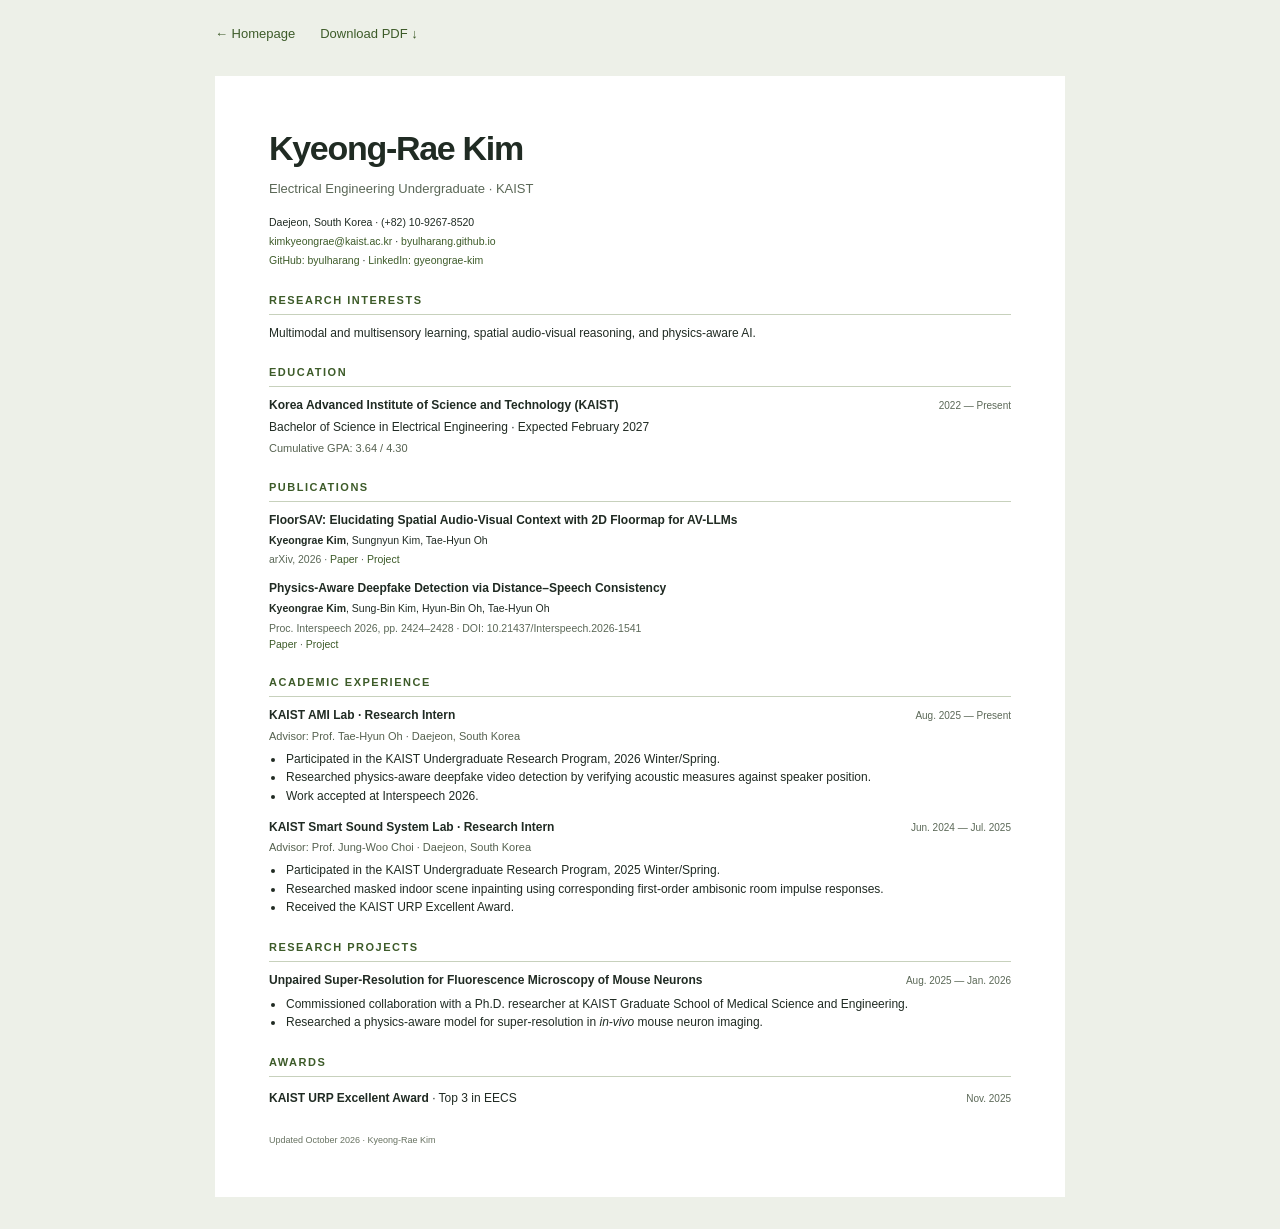
==== cv.html @ 4e3a3d53 "Build personal research website with animated hero and CV" ====
<!doctype html>
<html lang="en">
<head>
  <meta charset="utf-8">
  <meta name="viewport" content="width=device-width, initial-scale=1">
  <title>Kyeong-Rae Kim — Curriculum Vitae</title>
  <link rel="icon" href="assets/favicon.svg" type="image/svg+xml">
  <style>
    * { box-sizing: border-box; }
    body { margin: 0; color: #202b23; background: #edf0e8; font: 12px/1.55 Arial, sans-serif; }
    main { max-width: 850px; margin: 32px auto; background: white; padding: 46px 54px; }
    h1 { margin: 0 0 4px; font-size: 34px; letter-spacing: -1.3px; }
    .subtitle { font-size: 13px; color: #5b6857; margin-bottom: 14px; }
    a { color: #3d5b29; text-decoration: none; }
    p { margin: 3px 0; }
    .contact { font-size: 10.5px; line-height: 1.8; }
    h2 { font-size: 11px; letter-spacing: 1.5px; text-transform: uppercase; border-bottom: 1px solid #c7d1bc; padding-bottom: 5px; margin: 22px 0 9px; color: #3d5b29; }
    h3 { font-size: 12px; margin: 0; }
    .row { display: flex; justify-content: space-between; align-items: baseline; gap: 12px; }
    .date { flex-shrink: 0; font-size: 10px; color: #5b6857; }
    .detail { color: #55614f; font-size: 11px; }
    .entry + .entry { margin-top: 12px; }
    ul { margin: 5px 0 0; padding-left: 16px; }
    li { padding-left: 1px; }
    .publication-title { font-weight: 700; }
    .publication { margin: 0 0 11px; }
    .publication .authors { font-size: 10.5px; margin-top: 2px; }
    .publication .venue { font-size: 10.5px; color: #5b6857; }
    .screen-actions { max-width: 850px; margin: 24px auto 0; display: flex; gap: 25px; font-size: 13px; }
    .footer { margin-top: 24px; font-size: 9px; color: #687362; }
    @page { size: A4; margin: 14mm 16mm; }
    @media print {
      body { background: white; font-size: 10px; line-height: 1.45; }
      main { margin: 0; padding: 0; max-width: none; }
      .screen-actions { display: none; }
      h1 { font-size: 29px; }
      .subtitle { font-size: 11px; margin-bottom: 9px; }
      .contact { font-size: 9px; }
      h2 { margin-top: 15px; font-size: 10px; }
      h3 { font-size: 10.5px; }
      .detail, .date { font-size: 9px; }
      .publication .authors, .publication .venue { font-size: 9px; }
      .entry, .publication { break-inside: avoid; }
      .footer { margin-top: 16px; }
    }
    @media (max-width: 600px) { main { margin: 16px; padding: 25px; } .screen-actions { margin-inline: 20px; } .row { flex-direction: column; gap: 0; } }
  </style>
</head>
<body>
  <nav class="screen-actions" aria-label="CV navigation"><a href="index.html">← Homepage</a><a href="cv.pdf" download>Download PDF ↓</a></nav>
  <main>
    <header><h1>Kyeong-Rae Kim</h1><p class="subtitle">Electrical Engineering Undergraduate · KAIST</p><p class="contact">Daejeon, South Korea · (+82) 10-9267-8520<br><a href="mailto:kimkyeongrae@kaist.ac.kr">kimkyeongrae@kaist.ac.kr</a> · <a href="https://byulharang.github.io/">byulharang.github.io</a><br><a href="https://github.com/byulharang">GitHub: byulharang</a> · <a href="https://www.linkedin.com/in/gyeongrae-kim">LinkedIn: gyeongrae-kim</a></p></header>
    <section><h2>Research interests</h2><p>Multimodal and multisensory learning, spatial audio-visual reasoning, and physics-aware AI.</p></section>
    <section><h2>Education</h2><div class="row"><h3>Korea Advanced Institute of Science and Technology (KAIST)</h3><span class="date">2022 — Present</span></div><p>Bachelor of Science in Electrical Engineering · Expected February 2027</p><p class="detail">Cumulative GPA: 3.64 / 4.30</p></section>
    <section><h2>Publications</h2><div class="publication"><p class="publication-title">FloorSAV: Elucidating Spatial Audio-Visual Context with 2D Floormap for AV-LLMs</p><p class="authors"><strong>Kyeongrae Kim</strong>, Sungnyun Kim, Tae-Hyun Oh</p><p class="venue">arXiv, 2026 · <a href="https://arxiv.org/abs/2610.11310">Paper</a> · <a href="https://byulharang.github.io/FloorSAV/">Project</a></p></div><div class="publication"><p class="publication-title">Physics-Aware Deepfake Detection via Distance–Speech Consistency</p><p class="authors"><strong>Kyeongrae Kim</strong>, Sung-Bin Kim, Hyun-Bin Oh, Tae-Hyun Oh</p><p class="venue">Proc. Interspeech 2026, pp. 2424–2428 · DOI: 10.21437/Interspeech.2026-1541<br><a href="https://www.isca-archive.org/interspeech_2026/kim26m_interspeech.pdf">Paper</a> · <a href="https://byulharang.github.io/PADD/">Project</a></p></div></section>
    <section><h2>Academic experience</h2><article class="entry"><div class="row"><h3>KAIST AMI Lab · Research Intern</h3><span class="date">Aug. 2025 — Present</span></div><p class="detail">Advisor: Prof. Tae-Hyun Oh · Daejeon, South Korea</p><ul><li>Participated in the KAIST Undergraduate Research Program, 2026 Winter/Spring.</li><li>Researched physics-aware deepfake video detection by verifying acoustic measures against speaker position.</li><li>Work accepted at Interspeech 2026.</li></ul></article><article class="entry"><div class="row"><h3>KAIST Smart Sound System Lab · Research Intern</h3><span class="date">Jun. 2024 — Jul. 2025</span></div><p class="detail">Advisor: Prof. Jung-Woo Choi · Daejeon, South Korea</p><ul><li>Participated in the KAIST Undergraduate Research Program, 2025 Winter/Spring.</li><li>Researched masked indoor scene inpainting using corresponding first-order ambisonic room impulse responses.</li><li>Received the KAIST URP Excellent Award.</li></ul></article></section>
    <section><h2>Research projects</h2><article class="entry"><div class="row"><h3>Unpaired Super-Resolution for Fluorescence Microscopy of Mouse Neurons</h3><span class="date">Aug. 2025 — Jan. 2026</span></div><ul><li>Commissioned collaboration with a Ph.D. researcher at KAIST Graduate School of Medical Science and Engineering.</li><li>Researched a physics-aware model for super-resolution in <em>in-vivo</em> mouse neuron imaging.</li></ul></article></section>
    <section><h2>Awards</h2><div class="row"><p><strong>KAIST URP Excellent Award</strong> · Top 3 in EECS</p><span class="date">Nov. 2025</span></div></section>
    <p class="footer">Updated October 2026 · Kyeong-Rae Kim</p>
  </main>
</body>
</html>
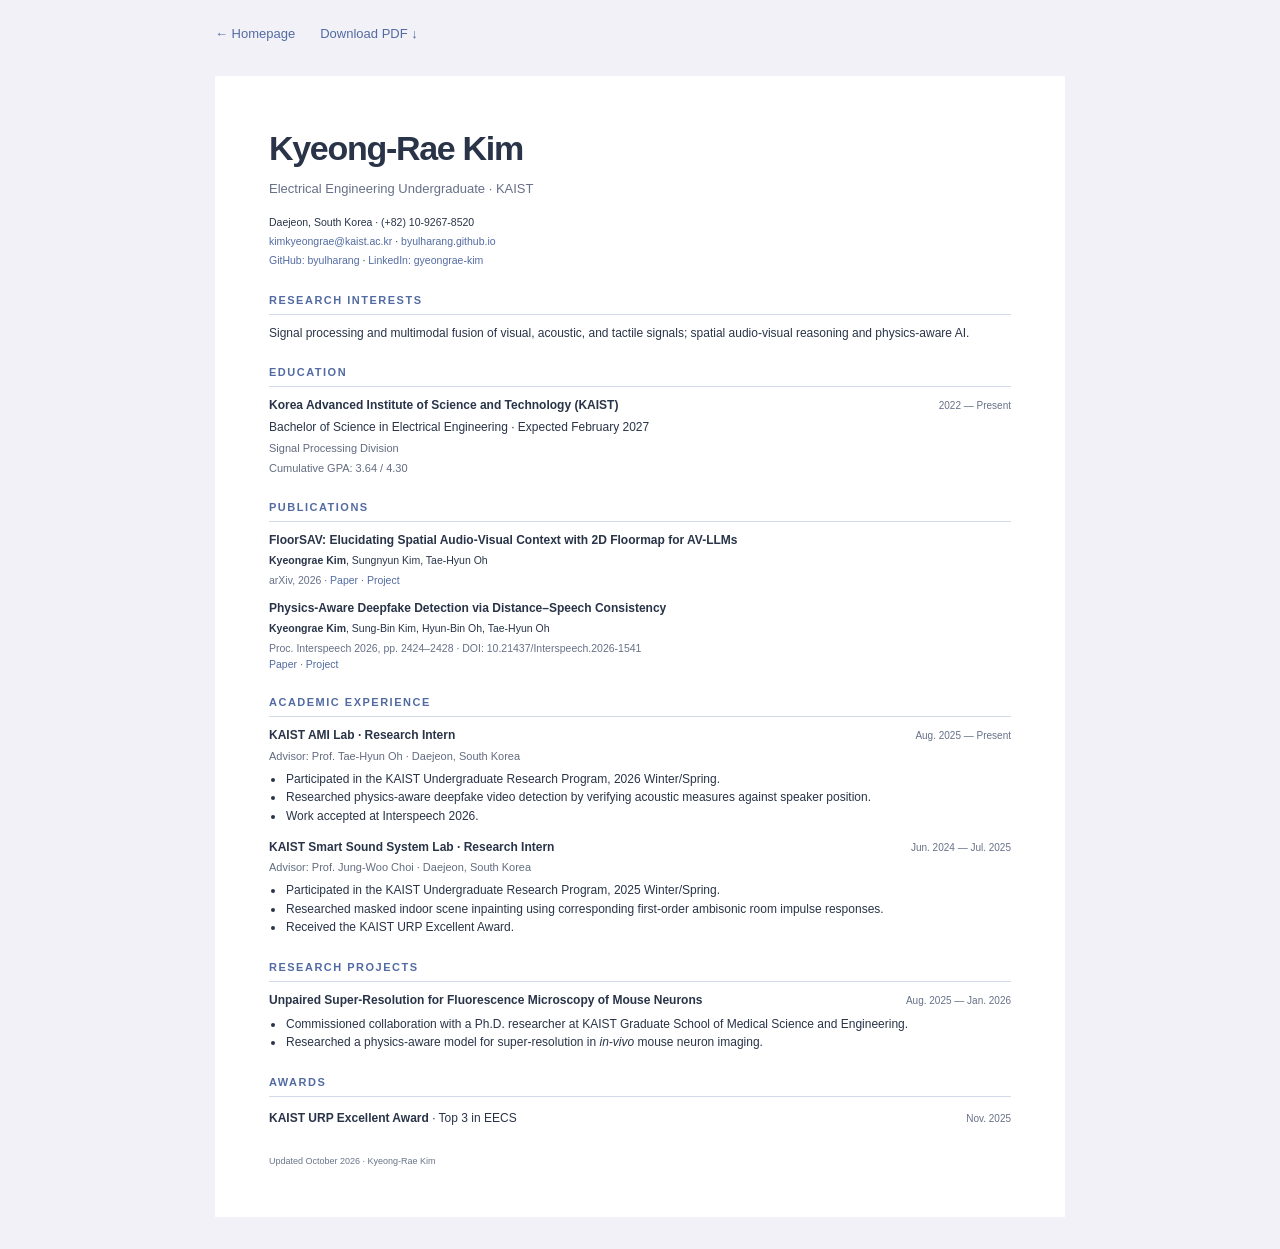
==== commit a2b77032: "Refresh profile with signal fusion focus and pastel album layout" ====
--- a/cv.html
+++ b/cv.html
@@ -7,27 +7,27 @@
   <link rel="icon" href="assets/favicon.svg" type="image/svg+xml">
   <style>
     * { box-sizing: border-box; }
-    body { margin: 0; color: #202b23; background: #edf0e8; font: 12px/1.55 Arial, sans-serif; }
+    body { margin: 0; color: #293448; background: #f2f1f8; font: 12px/1.55 Arial, sans-serif; }
     main { max-width: 850px; margin: 32px auto; background: white; padding: 46px 54px; }
     h1 { margin: 0 0 4px; font-size: 34px; letter-spacing: -1.3px; }
-    .subtitle { font-size: 13px; color: #5b6857; margin-bottom: 14px; }
-    a { color: #3d5b29; text-decoration: none; }
+    .subtitle { font-size: 13px; color: #667087; margin-bottom: 14px; }
+    a { color: #526ba2; text-decoration: none; }
     p { margin: 3px 0; }
     .contact { font-size: 10.5px; line-height: 1.8; }
-    h2 { font-size: 11px; letter-spacing: 1.5px; text-transform: uppercase; border-bottom: 1px solid #c7d1bc; padding-bottom: 5px; margin: 22px 0 9px; color: #3d5b29; }
+    h2 { font-size: 11px; letter-spacing: 1.5px; text-transform: uppercase; border-bottom: 1px solid #d3daea; padding-bottom: 5px; margin: 22px 0 9px; color: #526ba2; }
     h3 { font-size: 12px; margin: 0; }
     .row { display: flex; justify-content: space-between; align-items: baseline; gap: 12px; }
-    .date { flex-shrink: 0; font-size: 10px; color: #5b6857; }
-    .detail { color: #55614f; font-size: 11px; }
+    .date { flex-shrink: 0; font-size: 10px; color: #667087; }
+    .detail { color: #626c80; font-size: 11px; }
     .entry + .entry { margin-top: 12px; }
     ul { margin: 5px 0 0; padding-left: 16px; }
     li { padding-left: 1px; }
     .publication-title { font-weight: 700; }
     .publication { margin: 0 0 11px; }
     .publication .authors { font-size: 10.5px; margin-top: 2px; }
-    .publication .venue { font-size: 10.5px; color: #5b6857; }
+    .publication .venue { font-size: 10.5px; color: #667087; }
     .screen-actions { max-width: 850px; margin: 24px auto 0; display: flex; gap: 25px; font-size: 13px; }
-    .footer { margin-top: 24px; font-size: 9px; color: #687362; }
+    .footer { margin-top: 24px; font-size: 9px; color: #69758b; }
     @page { size: A4; margin: 14mm 16mm; }
     @media print {
       body { background: white; font-size: 10px; line-height: 1.45; }
@@ -50,8 +50,8 @@
   <nav class="screen-actions" aria-label="CV navigation"><a href="index.html">← Homepage</a><a href="cv.pdf" download>Download PDF ↓</a></nav>
   <main>
     <header><h1>Kyeong-Rae Kim</h1><p class="subtitle">Electrical Engineering Undergraduate · KAIST</p><p class="contact">Daejeon, South Korea · (+82) 10-9267-8520<br><a href="mailto:kimkyeongrae@kaist.ac.kr">kimkyeongrae@kaist.ac.kr</a> · <a href="https://byulharang.github.io/">byulharang.github.io</a><br><a href="https://github.com/byulharang">GitHub: byulharang</a> · <a href="https://www.linkedin.com/in/gyeongrae-kim">LinkedIn: gyeongrae-kim</a></p></header>
-    <section><h2>Research interests</h2><p>Multimodal and multisensory learning, spatial audio-visual reasoning, and physics-aware AI.</p></section>
-    <section><h2>Education</h2><div class="row"><h3>Korea Advanced Institute of Science and Technology (KAIST)</h3><span class="date">2022 — Present</span></div><p>Bachelor of Science in Electrical Engineering · Expected February 2027</p><p class="detail">Cumulative GPA: 3.64 / 4.30</p></section>
+    <section><h2>Research interests</h2><p>Signal processing and multimodal fusion of visual, acoustic, and tactile signals; spatial audio-visual reasoning and physics-aware AI.</p></section>
+    <section><h2>Education</h2><div class="row"><h3>Korea Advanced Institute of Science and Technology (KAIST)</h3><span class="date">2022 — Present</span></div><p>Bachelor of Science in Electrical Engineering · Expected February 2027</p><p class="detail">Signal Processing Division</p><p class="detail">Cumulative GPA: 3.64 / 4.30</p></section>
     <section><h2>Publications</h2><div class="publication"><p class="publication-title">FloorSAV: Elucidating Spatial Audio-Visual Context with 2D Floormap for AV-LLMs</p><p class="authors"><strong>Kyeongrae Kim</strong>, Sungnyun Kim, Tae-Hyun Oh</p><p class="venue">arXiv, 2026 · <a href="https://arxiv.org/abs/2610.11310">Paper</a> · <a href="https://byulharang.github.io/FloorSAV/">Project</a></p></div><div class="publication"><p class="publication-title">Physics-Aware Deepfake Detection via Distance–Speech Consistency</p><p class="authors"><strong>Kyeongrae Kim</strong>, Sung-Bin Kim, Hyun-Bin Oh, Tae-Hyun Oh</p><p class="venue">Proc. Interspeech 2026, pp. 2424–2428 · DOI: 10.21437/Interspeech.2026-1541<br><a href="https://www.isca-archive.org/interspeech_2026/kim26m_interspeech.pdf">Paper</a> · <a href="https://byulharang.github.io/PADD/">Project</a></p></div></section>
     <section><h2>Academic experience</h2><article class="entry"><div class="row"><h3>KAIST AMI Lab · Research Intern</h3><span class="date">Aug. 2025 — Present</span></div><p class="detail">Advisor: Prof. Tae-Hyun Oh · Daejeon, South Korea</p><ul><li>Participated in the KAIST Undergraduate Research Program, 2026 Winter/Spring.</li><li>Researched physics-aware deepfake video detection by verifying acoustic measures against speaker position.</li><li>Work accepted at Interspeech 2026.</li></ul></article><article class="entry"><div class="row"><h3>KAIST Smart Sound System Lab · Research Intern</h3><span class="date">Jun. 2024 — Jul. 2025</span></div><p class="detail">Advisor: Prof. Jung-Woo Choi · Daejeon, South Korea</p><ul><li>Participated in the KAIST Undergraduate Research Program, 2025 Winter/Spring.</li><li>Researched masked indoor scene inpainting using corresponding first-order ambisonic room impulse responses.</li><li>Received the KAIST URP Excellent Award.</li></ul></article></section>
     <section><h2>Research projects</h2><article class="entry"><div class="row"><h3>Unpaired Super-Resolution for Fluorescence Microscopy of Mouse Neurons</h3><span class="date">Aug. 2025 — Jan. 2026</span></div><ul><li>Commissioned collaboration with a Ph.D. researcher at KAIST Graduate School of Medical Science and Engineering.</li><li>Researched a physics-aware model for super-resolution in <em>in-vivo</em> mouse neuron imaging.</li></ul></article></section>
